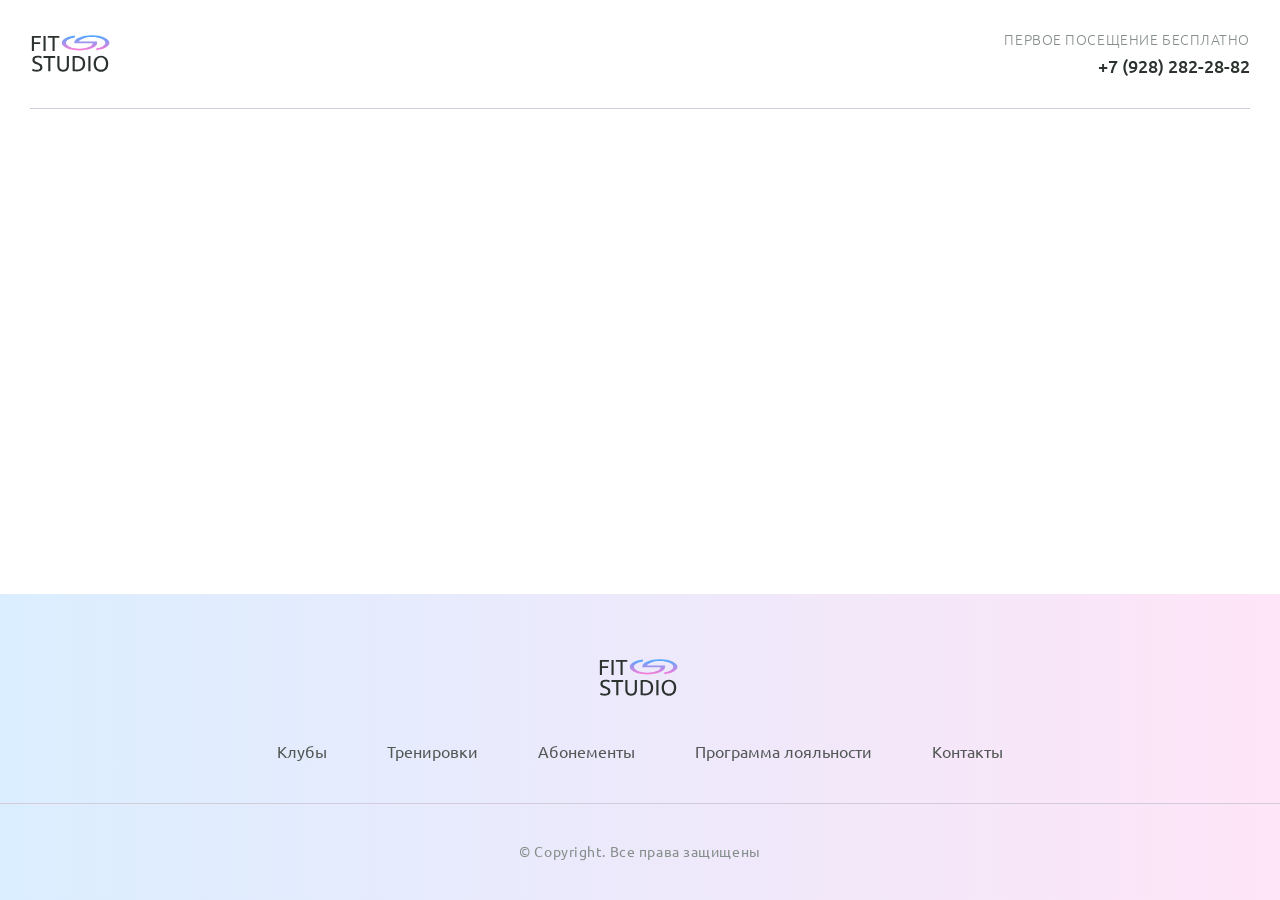
==== fit-studio-1/index.html @ 5264ff1f "Add files via upload" ====
<!doctype html>
<html lang="ru">
  <head>
    <meta charset="UTF-8" />
    <meta name="viewport" content="width=device-width, initial-scale=1.0" />
    <title>Fit Studio - Главная</title>
    <link rel="stylesheet" href="./css/normalize.css" />
    <link rel="stylesheet" href="./css/fonts.css" />
    <link rel="stylesheet" href="./css/globals.css" />
    <link rel="stylesheet" href="./css/header.css" />
    <link rel="stylesheet" href="./css/index.css" />
    <link rel="stylesheet" href="./css/footer.css" />
    <link
      rel="icon"
      type="image/svg+xml"
      sizes="128x128"
      href="./images/favicon-icon.svg"
    />
  </head>
  <body>
    <header class="header">
      <div class="container">
        <div class="header-inner">
          <a href="/">
            <img
              src="./images/logo-icon.svg"
              width="84"
              height="45"
              alt="логотип fit-studio"
            />
          </a>
          <div class="phone">
            <p>Первое посещение бесплатно</p>
            <a href="tel: +7 (928) 282-28-82">+7 (928) 282-28-82</a>
          </div>
        </div>
      </div>
    </header>
    <footer class="footer">
      <div class="footer-top">
        <div class="container">
          <a class="footer-logo" href="/">
            <img
              src="./images/logo-icon.svg"
              width="84"
              height="45"
              alt="логотип fit-studio"
            />
          </a>
          <nav class="menu">
            <ul>
              <li><a href="#">Клубы</a></li>
              <li><a href="#">Тренировки</a></li>
              <li><a href="#">Абонементы</a></li>
              <li><a href="#">Программа лояльности</a></li>
              <li><a href="#">Контакты</a></li>
            </ul>
          </nav>
        </div>
      </div>
      <div class="container">
        <p class="copyright">&copy; Copyright. Все права защищены</p>
      </div>
    </footer>
  </body>
</html>
---- fit-studio-1/css/fonts.css ----
@font-face {
  font-family: "Ubuntu";
  src: local("Ubuntu"), url("../fonts/UbuntuLight.woff2") format("woff2");
  font-weight: 300;
  font-style: normal;
  font-display: swap;
}

@font-face {
  font-family: "Ubuntu";
  src: local("Ubuntu"), url("../fonts/UbuntuRegular.woff2") format("woff2");
  font-weight: 400;
  font-style: normal;
  font-display: swap;
}

@font-face {
  font-family: "Ubuntu";
  src: local("Ubuntu"), url("../fonts/UbuntuMedium.woff2") format("woff2");
  font-weight: 500;
  font-style: normal;
  font-display: swap;
}

@font-face {
  font-family: "Oswald";
  src: local("Oswald"), url("../fonts/OswaldMedium.woff2") format("woff2");
  font-weight: 500;
  font-style: normal;
  font-display: swap;
}

@font-face {
  font-family: "Oswald";
  src: local("Oswald"), url("../fonts/OswaldSemiBold.woff2") format("woff2");
  font-weight: 600;
  font-style: normal;
  font-display: swap;
}
---- fit-studio-1/css/globals.css ----
html {
  font-family: Ubuntu, sans-serif;
  font-weight: 400;
}

*,
*::before,
*::after {
  box-sizing: border-box;
}

body {
  display: flex;
  flex-direction: column;
  min-height: 100vh;
}

h1,
h2,
h3,
h4,
h5,
h6,
p {
  margin: 0;
}

a {
  text-decoration: none;
}

.container {
  max-width: 1250px;
  margin: 0 auto;
  padding: 0 15px;
}
---- fit-studio-1/css/header.css ----
.header-inner {
  display: flex;
  justify-content: space-between;
  align-items: center;
  gap: 10px;
  padding-bottom: 30px;
  padding-top: 30px;
  border-bottom: 1px solid #d3cbd9;
}

.phone {
  text-align: right;
}

.phone p {
  font-weight: 300;
  font-size: 14px;
  letter-spacing: 0.04em;
  text-transform: uppercase;
  color: #858e8a;
  margin-bottom: 8px;
}

.phone a {
  font-weight: 500;
  font-size: 18px;
  color: #2c332f;
  transition: color 0.2s;
}

.phone a:hover {
  color: #3596ed;
}
---- fit-studio-1/css/footer.css ----
.footer {
  padding-bottom: 40px;
  padding-top: 60px;
  background: linear-gradient(
    90deg,
    rgba(73, 169, 255, 0.2) 0%,
    rgba(252, 124, 217, 0.2) 100%
  );
  text-align: center;
  margin-top: auto;
}

.footer-top {
  border-bottom: 1px solid #d3cbd9;
  padding-bottom: 40px;
  margin-bottom: 40px;
}

.footer-logo {
  display: inline-block;
  margin-bottom: 40px;
}

.menu ul {
  display: flex;
  list-style: none;
  padding: 0;
  margin: 0;
  justify-content: center;
  align-items: center;
  gap: 60px;
}

.menu a {
  font-weight: 400;
  font-size: 16px;
  line-height: 130%;
  color: #535755;
  transition: color 0.2s;
}

.menu a:hover {
  color: #3596ed;
}

.copyright {
  font-weight: 400;
  font-size: 14px;
  letter-spacing: 0.04em;
  color: #858e8a;
}
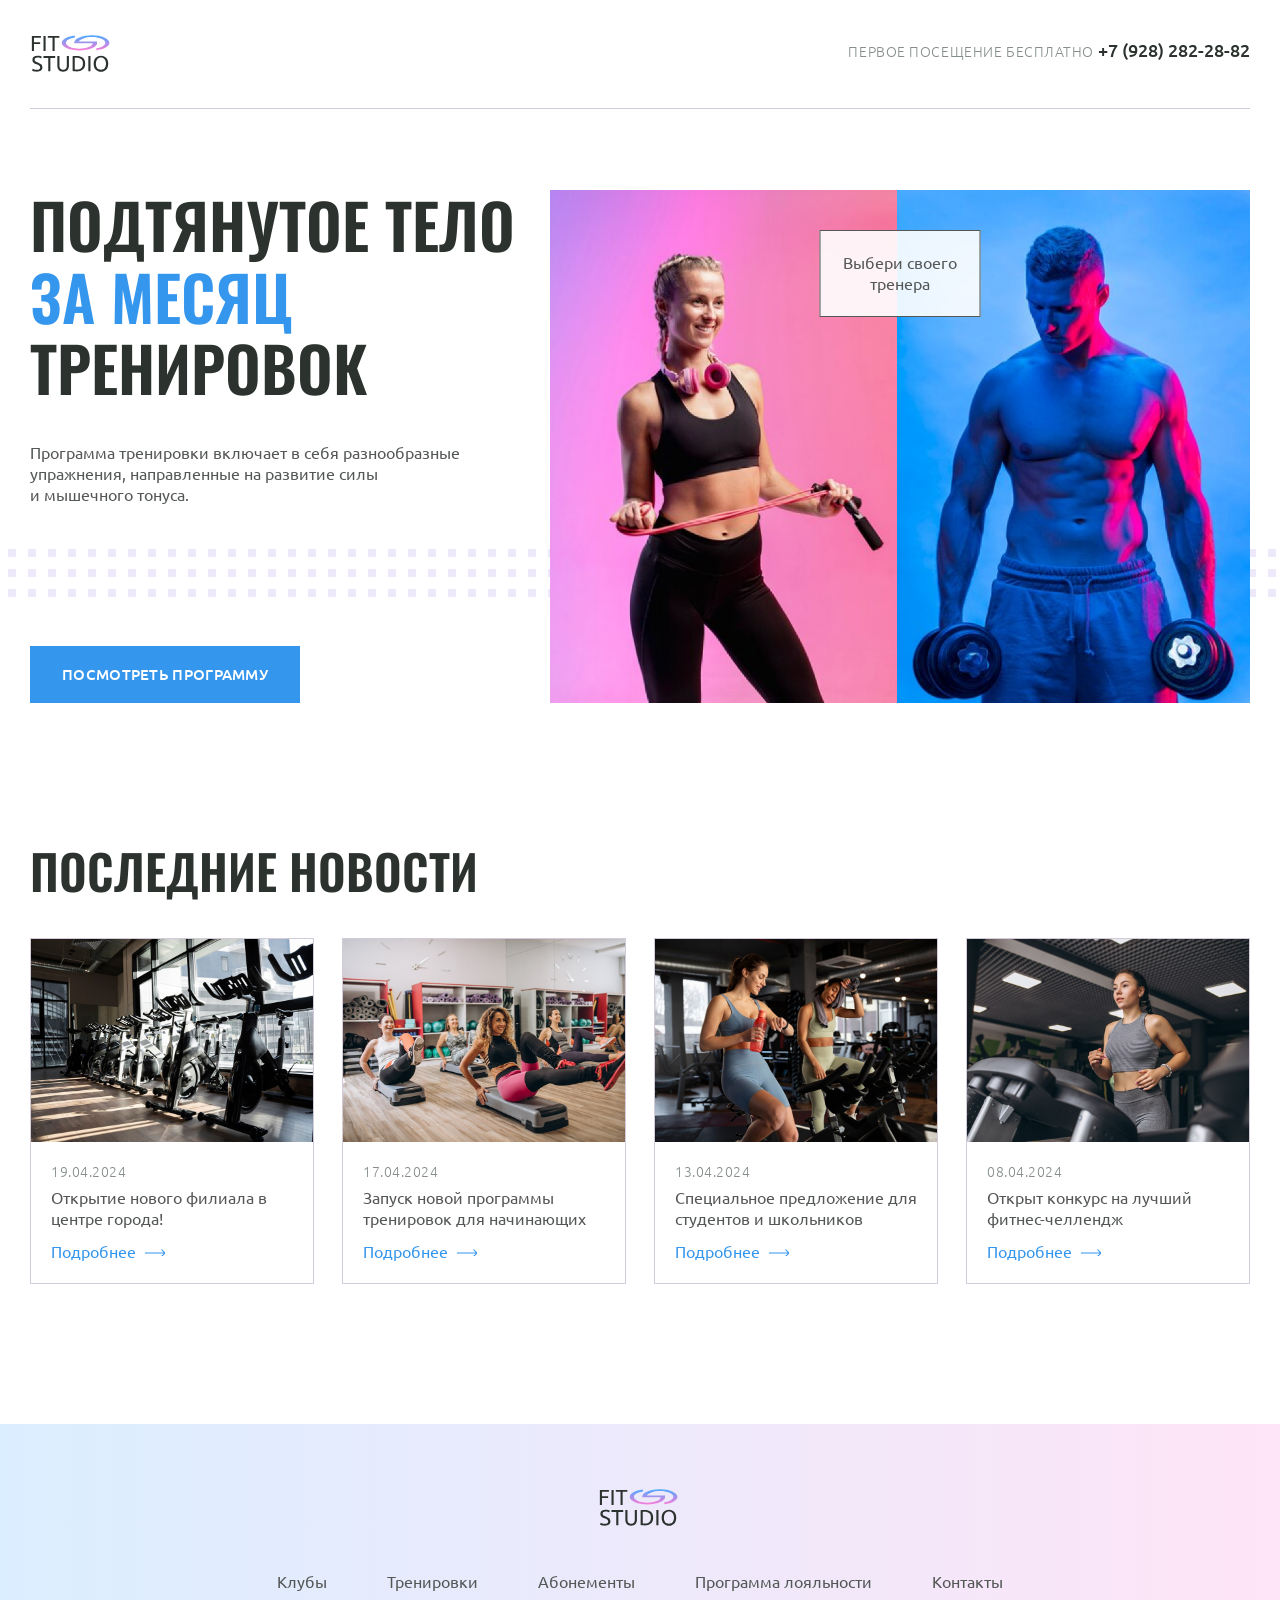
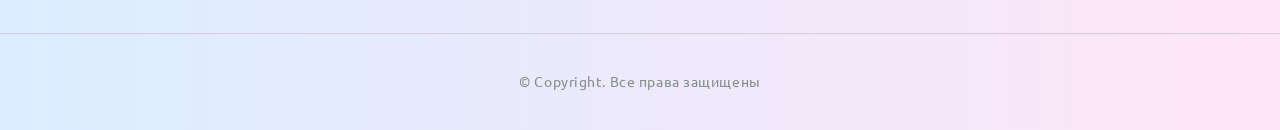
==== commit 1d1b5623: "Add files via upload" ====
--- a/fit-studio-1/index.html
+++ b/fit-studio-1/index.html
@@ -30,12 +30,118 @@
             />
           </a>
           <div class="phone">
-            <p>Первое посещение бесплатно</p>
+            <p class="text-sub">Первое посещение бесплатно</p>
             <a href="tel: +7 (928) 282-28-82">+7 (928) 282-28-82</a>
           </div>
         </div>
       </div>
     </header>
+    <section class="hero section">
+      <div class="container hero-container">
+        <div class="hero-info">
+          <h1>Подтянутое тело <strong> за месяц </strong> тренировок</h1>
+          <p class="text">
+            Программа тренировки включает в себя разнообразные упражнения,
+            направленные на развитие силы и мышечного тонуса.
+          </p>
+          <a class="button" href="#">Посмотреть программу</a>
+        </div>
+        <div class="hero-images">
+          <p class="hero-choose text">Выбери своего тренера</p>
+          <img
+            src="./images/girl-img.jpg"
+            width="347"
+            height="513"
+            alt="Спортивная девушка со скакалкой"
+          />
+          <img
+            src="./images/man-img.jpg"
+            width="353"
+            height="513"
+            alt="Спортивный парень с гантелями"
+          />
+        </div>
+      </div>
+    </section>
+    <section class="news section">
+      <div class="container">
+        <h2 class="article-title">Последние новости</h2>
+        <div class="news-container">
+          <article class="news-article">
+            <header>
+              <img
+                src="./images/news-img/news-1.jpg"
+                width="284"
+                height="203"
+                alt="Велодорожки"
+              />
+              <div class="news-info">
+                <time class="text-sub" datetime="2024-04-19">19.04.2024</time>
+                <h3 class="text">Открытие нового филиала в центре города!</h3>
+              </div>
+            </header>
+            <footer>
+              <a class="news-link" href="article.html">Подробнее</a>
+            </footer>
+          </article>
+          <article class="news-article">
+            <header>
+              <img
+                src="./images/news-img/news-2.jpg"
+                width="284"
+                height="203"
+                alt="мне все равно на альт пока что"
+              />
+              <div class="news-info">
+                <time class="text-sub" datetime="2024-04-17">17.04.2024</time>
+                <h3 class="text">
+                  Запуск новой программы тренировок для начинающих
+                </h3>
+              </div>
+            </header>
+            <footer>
+              <a class="news-link" href="article.html">Подробнее</a>
+            </footer>
+          </article>
+          <article class="news-article">
+            <header>
+              <img
+                src="./images/news-img/news-3.jpg"
+                width="284"
+                height="203"
+                alt="мне все равно на альт пока что"
+              />
+              <div class="news-info">
+                <time class="text-sub" datetime="2024-04-13">13.04.2024</time>
+                <h3 class="text">
+                  Специальное предложение для студентов и школьников
+                </h3>
+              </div>
+            </header>
+            <footer>
+              <a class="news-link" href="article.html">Подробнее</a>
+            </footer>
+          </article>
+          <article class="news-article">
+            <header>
+              <img
+                src="./images/news-img/news-4.jpg"
+                width="284"
+                height="203"
+                alt="мне все равно на альт пока что"
+              />
+              <div class="news-info">
+                <time class="text-sub" datetime="2024-04-08">08.04.2024</time>
+                <h3 class="text">Открыт конкурс на лучший фитнес-челлендж</h3>
+              </div>
+            </header>
+            <footer>
+              <a class="news-link" href="article.html">Подробнее</a>
+            </footer>
+          </article>
+        </div>
+      </div>
+    </section>
     <footer class="footer">
       <div class="footer-top">
         <div class="container">
--- a/fit-studio-1/css/globals.css
+++ b/fit-studio-1/css/globals.css
@@ -25,6 +25,36 @@
   margin: 0;
 }
 
+.section {
+  margin-bottom: 140px;
+}
+
+.text {
+  font-family: "Ubuntu", sans-serif;
+  font-weight: 400;
+  font-size: 16px;
+  line-height: 130%;
+  color: #535755;
+}
+
+.button {
+  display: inline-block;
+  padding: 19px 32px;
+  font-weight: 500;
+  font-size: 15px;
+  line-height: 130%;
+  letter-spacing: 0.02em;
+  text-align: center;
+  text-transform: uppercase;
+  color: #fff;
+  background: #3596ed;
+  transition: opacity 0.2s;
+}
+
+.button:hover {
+  opacity: 0.85;
+}
+
 a {
   text-decoration: none;
 }
@@ -34,3 +64,23 @@
   margin: 0 auto;
   padding: 0 15px;
 }
+
+.article-title {
+  max-width: 596px;
+  margin-bottom: 40px;
+  font-family: Oswald;
+  font-weight: 600;
+  line-height: 115%;
+  text-transform: uppercase;
+  color: #2c332f;
+  font-size: 48px;
+}
+
+.text-sub {
+  font-weight: 300;
+  font-size: 14px;
+  letter-spacing: 0.04em;
+  text-transform: uppercase;
+  color: #858e8a;
+  margin-bottom: 8px;
+}
--- a/fit-studio-1/css/header.css
+++ b/fit-studio-1/css/header.css
@@ -12,15 +12,6 @@
   text-align: right;
 }
 
-.phone p {
-  font-weight: 300;
-  font-size: 14px;
-  letter-spacing: 0.04em;
-  text-transform: uppercase;
-  color: #858e8a;
-  margin-bottom: 8px;
-}
-
 .phone a {
   font-weight: 500;
   font-size: 18px;
--- a/fit-studio-1/css/index.css
+++ b/fit-studio-1/css/index.css
@@ -0,0 +1,112 @@
+.hero {
+  position: relative;
+  margin-top: 80px;
+}
+
+.hero::after {
+  content: "";
+  background: url("../images/decor-large-icon.svg");
+  width: 100%;
+  height: 48px;
+  position: absolute;
+  z-index: -1;
+  bottom: 106px;
+}
+
+.hero-container {
+  display: flex;
+  align-items: center;
+  gap: 28px;
+}
+
+.hero h1 {
+  margin-bottom: 40px;
+  font-family: "Oswald", sans-serif;
+  font-weight: 600;
+  font-size: 62px;
+  line-height: 115%;
+  text-transform: uppercase;
+  color: #2c332f;
+}
+
+.hero h1 strong {
+  color: #3596ed;
+}
+
+.hero-info .text {
+  margin-bottom: 140px;
+  max-width: 440px;
+}
+
+.hero-images {
+  position: relative;
+  display: flex;
+}
+
+.hero-choose {
+  position: absolute;
+  top: 40px;
+  left: 50%;
+  transform: translateX(-50%);
+  max-width: 161px;
+  text-align: center;
+  border: 1px solid #535755;
+  padding: 22px;
+  background: #ffffffe6;
+}
+
+.news-container {
+  display: flex;
+  gap: 28px;
+}
+
+.news-article {
+  display: flex;
+  flex-direction: column;
+  border: 1px solid #d3cbd9;
+  max-width: 284px;
+  background: #fff;
+  overflow: hidden;
+}
+
+.news-article img {
+  display: block;
+}
+
+.news-info {
+  padding: 20px 20px 0;
+  margin-bottom: 12px;
+}
+
+.text-sub {
+  display: inline-block;
+  margin-bottom: 8px;
+}
+
+.news-article footer {
+  padding: 0 20px 20px;
+  margin-top: auto;
+}
+
+.news-link {
+  display: inline-flex;
+  align-items: center;
+  gap: 8px;
+  font-weight: 400;
+  font-size: 16px;
+  line-height: 130%;
+  color: #3596ed;
+}
+
+.news-link::after {
+  content: "";
+  width: 21px;
+  height: 8px;
+  background-image: url("../images/arrow.svg");
+  display: inline-block;
+  transition: transform 0.2s;
+}
+
+.news-link:hover::after {
+  transform: translateX(10px);
+}
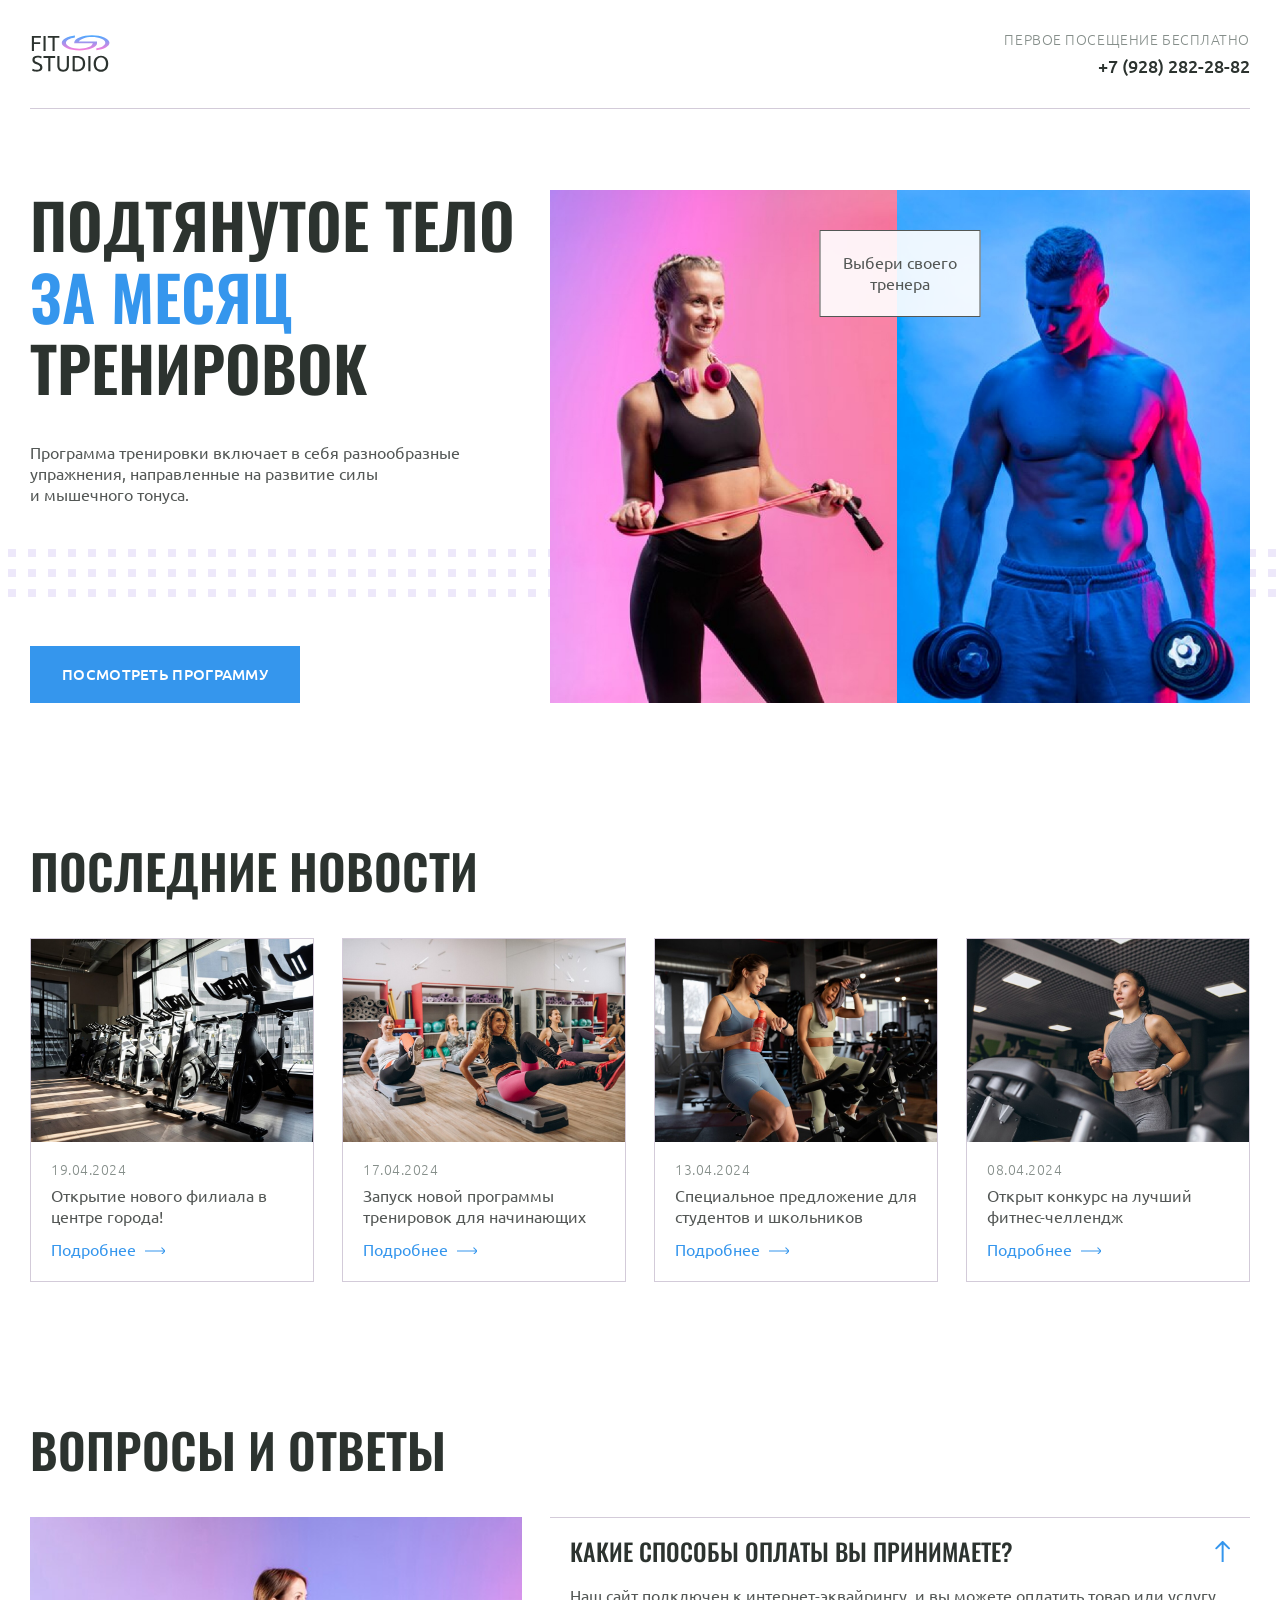
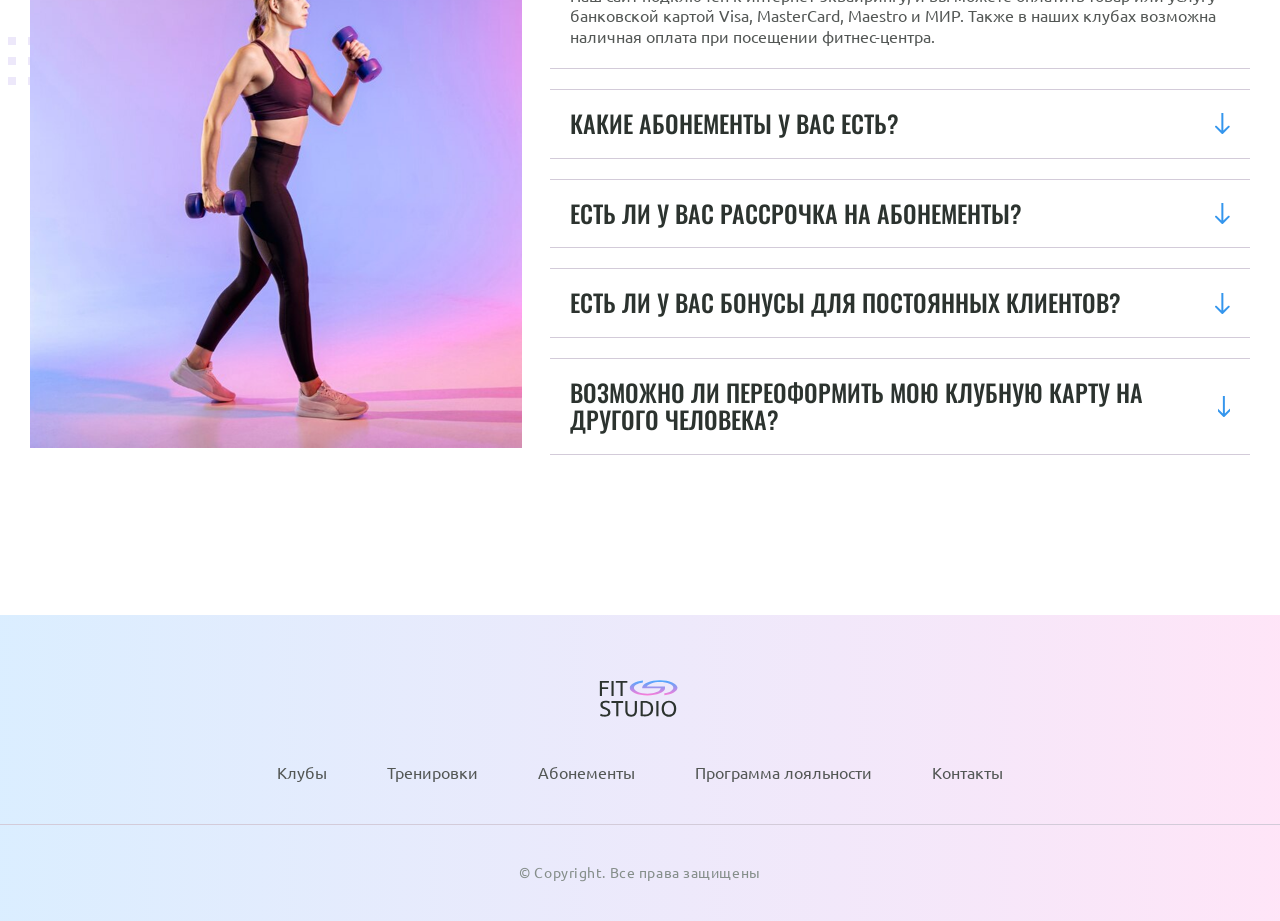
==== commit 8c9620b8: "Add files via upload" ====
--- a/fit-studio-1/index.html
+++ b/fit-studio-1/index.html
@@ -100,7 +100,7 @@
               </div>
             </header>
             <footer>
-              <a class="news-link" href="article.html">Подробнее</a>
+              <a class="news-link" href="#">Подробнее</a>
             </footer>
           </article>
           <article class="news-article">
@@ -119,7 +119,7 @@
               </div>
             </header>
             <footer>
-              <a class="news-link" href="article.html">Подробнее</a>
+              <a class="news-link" href="#">Подробнее</a>
             </footer>
           </article>
           <article class="news-article">
@@ -136,9 +136,79 @@
               </div>
             </header>
             <footer>
-              <a class="news-link" href="article.html">Подробнее</a>
-            </footer>
-          </article>
+              <a class="news-link" href="#">Подробнее</a>
+            </footer>
+          </article>
+        </div>
+      </div>
+    </section>
+    <section class="faq section">
+      <div class="container">
+        <h2 class="article-title">Вопросы и ответы</h2>
+        <div class="faq-container">
+          <img
+            src="./images/faq-img.png"
+            width="492"
+            height="531"
+            alt="спортивная девка с гантелями"
+          />
+          <div>
+            <details name="faq" open>
+              <summary class="title-medium">
+                Какие способы оплаты вы принимаете?
+              </summary>
+              <p class="text">
+                Наш сайт подключен к интернет-эквайрингу, и вы можете оплатить
+                товар или услугу банковской картой Visa, MasterCard, Maestro и
+                МИР. Также в наших клубах возможна наличная оплата при посещении
+                фитнес-центра.
+              </p>
+            </details>
+            <details name="faq">
+              <summary class="title-medium">
+                Какие абонементы у вас есть?
+              </summary>
+              <p class="text">
+                Наш сайт подключен к интернет-эквайрингу, и вы можете оплатить
+                товар или услугу банковской картой Visa, MasterCard, Maestro и
+                МИР. Также в наших клубах возможна наличная оплата при посещении
+                фитнес-центра.
+              </p>
+            </details>
+            <details name="faq">
+              <summary class="title-medium">
+                Есть ли у вас рассрочка на абонементы?
+              </summary>
+              <p class="text">
+                Наш сайт подключен к интернет-эквайрингу, и вы можете оплатить
+                товар или услугу банковской картой Visa, MasterCard, Maestro и
+                МИР. Также в наших клубах возможна наличная оплата при посещении
+                фитнес-центра.
+              </p>
+            </details>
+            <details name="faq">
+              <summary class="title-medium">
+                Есть ли у вас бонусы для постоянных клиентов?
+              </summary>
+              <p class="text">
+                Наш сайт подключен к интернет-эквайрингу, и вы можете оплатить
+                товар или услугу банковской картой Visa, MasterCard, Maestro и
+                МИР. Также в наших клубах возможна наличная оплата при посещении
+                фитнес-центра.
+              </p>
+            </details>
+            <details name="faq">
+              <summary class="title-medium">
+                Возможно ли переоформить мою клубную карту на другого человека?
+              </summary>
+              <p class="text">
+                Наш сайт подключен к интернет-эквайрингу, и вы можете оплатить
+                товар или услугу банковской картой Visa, MasterCard, Maestro и
+                МИР. Также в наших клубах возможна наличная оплата при посещении
+                фитнес-центра.
+              </p>
+            </details>
+          </div>
         </div>
       </div>
     </section>
--- a/fit-studio-1/css/globals.css
+++ b/fit-studio-1/css/globals.css
@@ -37,6 +37,15 @@
   color: #535755;
 }
 
+.title-medium {
+  font-family: "Oswald", sans-serif;
+  font-weight: 500;
+  font-size: 24px;
+  line-height: 115%;
+  text-transform: uppercase;
+  color: #2c332f;
+}
+
 .button {
   display: inline-block;
   padding: 19px 32px;
@@ -48,11 +57,22 @@
   text-transform: uppercase;
   color: #fff;
   background: #3596ed;
-  transition: opacity 0.2s;
+  transition:
+    opacity 0.2s,
+    background-color 0.2s;
 }
 
 .button:hover {
   opacity: 0.85;
+}
+
+.button:active {
+  background-color: #2a77ba;
+}
+
+button.button:disabled {
+  opacity: 0.7;
+  cursor: default;
 }
 
 a {
@@ -84,3 +104,10 @@
   color: #858e8a;
   margin-bottom: 8px;
 }
+
+a:focus-visible,
+button:focus-visible,
+summary:focus-visible {
+  outline: 2px solid #3596ed;
+  outline-offset: 1px;
+}
--- a/fit-studio-1/css/index.css
+++ b/fit-studio-1/css/index.css
@@ -79,7 +79,7 @@
 }
 
 .text-sub {
-  display: inline-block;
+  display: block;
   margin-bottom: 8px;
 }
 
@@ -110,3 +110,57 @@
 .news-link:hover::after {
   transform: translateX(10px);
 }
+
+.faq {
+  position: relative;
+}
+
+.faq::before {
+  content: "";
+  background: url("../images/decor-large-icon.svg");
+  width: calc(50% - 250px);
+  height: 48px;
+  position: absolute;
+  z-index: -1;
+  top: 215px;
+}
+
+.faq-container {
+  display: flex;
+  gap: 28px;
+}
+
+details {
+  margin-bottom: 20px;
+  border-block: 1px solid #d3cbd9;
+}
+
+details[open] summary::after {
+  transform: rotate(180deg);
+}
+
+details > p {
+  padding: 0 20px 20px;
+}
+
+summary {
+  display: flex;
+  align-items: center;
+  justify-content: space-between;
+  gap: 10px;
+  list-style: none;
+  padding: 20px;
+  cursor: pointer;
+}
+
+summary::after {
+  content: "";
+  display: inline-block;
+  width: 15px;
+  height: 21px;
+  background: url("../images/arrow-down.svg") no-repeat center / cover;
+}
+
+summary::-webkit-details-marker {
+  display: none;
+}
